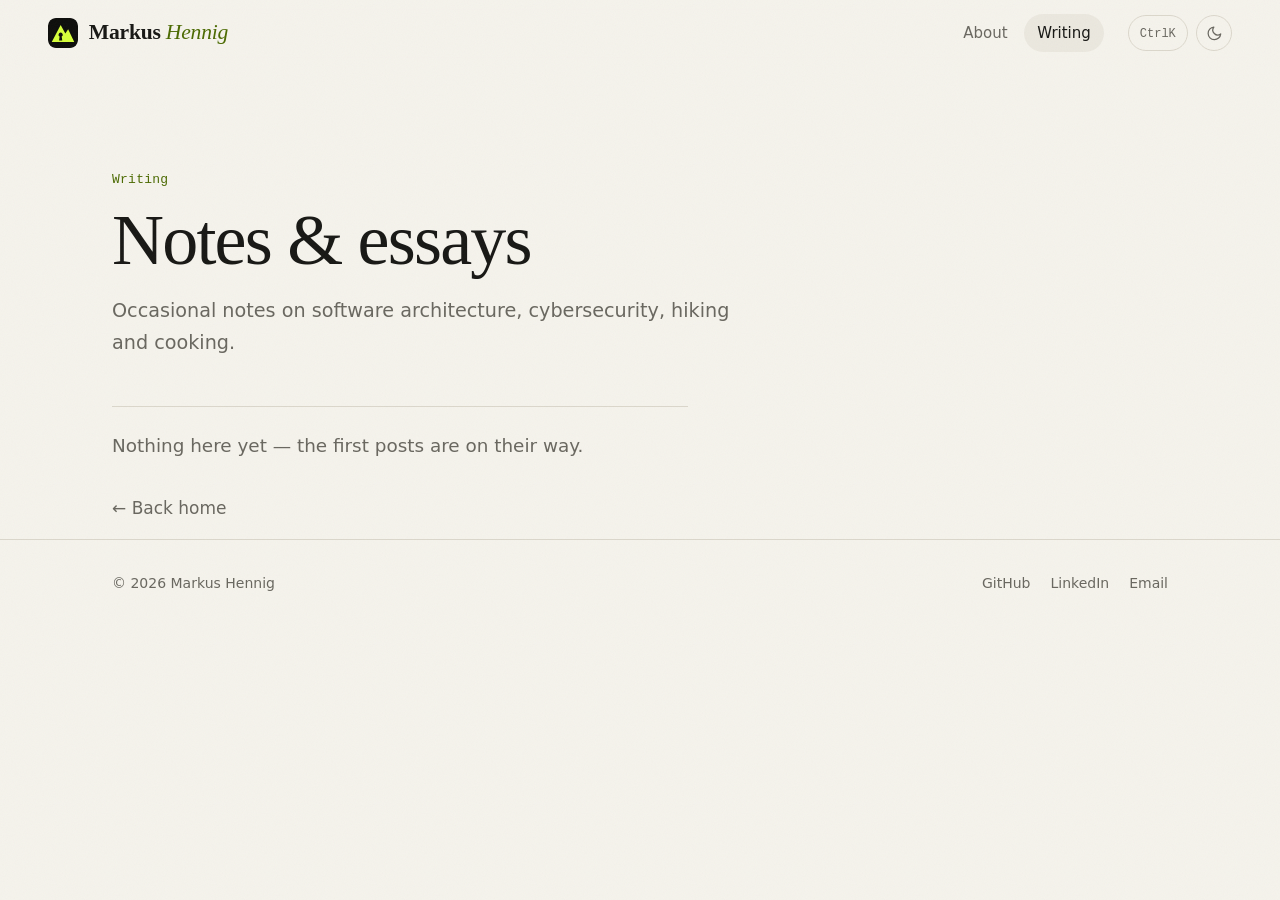
==== blog/index.html @ cbd978a8 "Add files via upload" ====
<!doctype html>
<html lang="en" data-root="../">
<head>
  <meta charset="utf-8">
  <meta name="viewport" content="width=device-width, initial-scale=1">
  <meta http-equiv="Content-Security-Policy" content="default-src 'self'; img-src 'self' data:; script-src 'self'; style-src 'self'; base-uri 'self'; form-action 'none'">
  <title>Writing — Markus Hennig</title>
  <meta name="description" content="Occasional notes on software architecture, cybersecurity, hiking and cooking by Markus Hennig.">
  <meta name="theme-color" content="#0d0d0b">
  <link rel="icon" href="../favicon.svg" type="image/svg+xml">
  <link rel="icon" href="../favicon.ico" sizes="48x48">
  <link rel="apple-touch-icon" href="../apple-touch-icon.png">
  <link rel="stylesheet" href="../assets/css/style.css">
  <script src="../assets/js/theme.js"></script>
  <script src="../assets/js/main.js" defer></script>
</head>
<body>
  <a class="skip" href="#main">Skip to content</a>

  <header class="site-header">
    <a class="logo" href="../" aria-label="Markus Hennig — home"><img class="logo-mark" src="../favicon.svg" alt="" width="30" height="30"><span class="logo-text">Markus <em>Hennig</em></span></a>
    <nav class="nav" aria-label="Main">
      <a href="../#about">About</a>
      <a href="./" aria-current="page">Writing</a>
    </nav>
    <div class="header-actions">
      <button class="kbd-btn" type="button" data-palette-open aria-label="Open command menu">
        <span class="kbd-keys"><kbd class="kbd-mod">⌘</kbd><kbd>K</kbd></span>
        <span class="kbd-label">Menu</span>
      </button>
      <button class="icon-btn" type="button" data-theme-toggle aria-label="Toggle color theme">
        <svg class="icon-sun" viewBox="0 0 24 24" fill="none" stroke="currentColor" stroke-width="1.8" stroke-linecap="round" aria-hidden="true"><circle cx="12" cy="12" r="4"/><path d="M12 2v2M12 20v2M4.9 4.9l1.4 1.4M17.7 17.7l1.4 1.4M2 12h2M20 12h2M4.9 19.1l1.4-1.4M17.7 6.3l1.4-1.4"/></svg>
        <svg class="icon-moon" viewBox="0 0 24 24" fill="none" stroke="currentColor" stroke-width="1.8" stroke-linecap="round" stroke-linejoin="round" aria-hidden="true"><path d="M21 12.8A9 9 0 1 1 11.2 3a7 7 0 0 0 9.8 9.8z"/></svg>
      </button>
    </div>
  </header>

  <main id="main" class="wrap">
    <header class="page-head">
      <span class="mono reveal">Writing</span>
      <h1 class="page-title reveal">Notes &amp; essays</h1>
      <p class="page-lead reveal">Occasional notes on software architecture, cybersecurity, hiking and cooking.</p>
    </header>

    <p class="empty-state reveal">Nothing here yet — the first posts are on their way.</p>
    <p class="section-foot"><a class="link-arrow" href="../">← Back home</a></p>
  </main>

  <footer class="site-footer">
    <div class="wrap">
      <p>© <span data-year>2026</span> Markus Hennig</p>
      <ul class="footer-links">
        <li><a href="https://github.com/mahennig" target="_blank" rel="noopener noreferrer">GitHub</a></li>
        <li><a href="https://www.linkedin.com/in/markus-hennig-80b301139" target="_blank" rel="noopener noreferrer">LinkedIn</a></li>
        <li><a href="mailto:mail@markushennig.com">Email</a></li>
      </ul>
    </div>
  </footer>
</body>
</html>
---- assets/css/style.css ----
/* ---------- Tokens ---------- */
:root {
  --font-sans: ui-sans-serif, system-ui, -apple-system, "Segoe UI", Roboto, "Helvetica Neue", Arial, sans-serif;
  --font-serif: "Iowan Old Style", "Palatino Linotype", Palatino, "Book Antiqua", Georgia, ui-serif, serif;
  --font-mono: ui-monospace, "SF Mono", SFMono-Regular, Menlo, Consolas, "Liberation Mono", monospace;
  --maxw: 72rem;
  --pad: clamp(1.25rem, 4vw, 3rem);
  --radius: 14px;
  --ease: cubic-bezier(.2, .7, .2, 1);
}

:root,
[data-theme="dark"] {
  --bg: #0d0d0b;
  --bg-2: #161613;
  --fg: #edebe4;
  --muted: #8c8a82;
  --line: #26251f;
  --dot: #34332c;
  --accent: #d7ff3a;
  --accent-ink: #d7ff3a;
  --on-accent: #0d0d0b;
  color-scheme: dark;
}

[data-theme="light"] {
  --bg: #f5f3ec;
  --bg-2: #ebe8df;
  --fg: #171714;
  --muted: #69675f;
  --line: #dbd7cb;
  --dot: #cdc9bb;
  --accent: #d7ff3a;
  --accent-ink: #4b6a00;
  --on-accent: #171714;
  color-scheme: light;
}

/* ---------- Base ---------- */
*, *::before, *::after { box-sizing: border-box; }

html {
  -webkit-text-size-adjust: 100%;
  scroll-behavior: smooth;
  scroll-padding-top: 5rem;
}

body {
  margin: 0;
  background: var(--bg);
  color: var(--fg);
  font: 400 1.0625rem/1.65 var(--font-sans);
  -webkit-font-smoothing: antialiased;
  text-rendering: optimizeLegibility;
  transition: background-color .3s, color .3s;
}

/* Subtle film grain */
body::after {
  content: "";
  position: fixed;
  inset: 0;
  z-index: 200;
  pointer-events: none;
  opacity: .04;
  background-image: url("data:image/svg+xml,%3Csvg xmlns='http://www.w3.org/2000/svg' width='160' height='160'%3E%3Cfilter id='n'%3E%3CfeTurbulence type='fractalNoise' baseFrequency='.9' numOctaves='3' stitchTiles='stitch'/%3E%3C/filter%3E%3Crect width='100%25' height='100%25' filter='url(%23n)'/%3E%3C/svg%3E");
}

::selection { background: var(--accent); color: var(--on-accent); }

a { color: inherit; }
img, svg { display: block; max-width: 100%; }
h1, h2, h3 { text-wrap: balance; }
p { text-wrap: pretty; }

:focus-visible {
  outline: 2px solid var(--accent-ink);
  outline-offset: 3px;
  border-radius: 6px;
}

.mono {
  font-family: var(--font-mono);
  font-size: .8125rem;
  letter-spacing: .02em;
}

.wrap {
  max-width: var(--maxw);
  margin: 0 auto;
  padding: 0 var(--pad);
}

.skip {
  position: absolute;
  left: 1rem;
  top: -4rem;
  z-index: 300;
  padding: .6rem 1rem;
  border-radius: 999px;
  background: var(--fg);
  color: var(--bg);
  text-decoration: none;
}
.skip:focus { top: 1rem; }

/* ---------- Header ---------- */
.site-header {
  position: sticky;
  top: 0;
  z-index: 50;
  display: flex;
  align-items: center;
  gap: 1.5rem;
  padding: .9rem var(--pad);
  background: color-mix(in srgb, var(--bg) 78%, transparent);
  -webkit-backdrop-filter: blur(14px);
  backdrop-filter: blur(14px);
  border-bottom: 1px solid transparent;
  transition: border-color .3s, background-color .3s;
}
.site-header.scrolled { border-bottom-color: var(--line); }

.logo {
  display: inline-flex;
  align-items: center;
  gap: .65rem;
  font-family: var(--font-serif);
  font-size: 1.35rem;
  font-weight: 700;
  letter-spacing: -.01em;
  line-height: 1;
  text-decoration: none;
  white-space: nowrap;
}
.logo-mark {
  width: 1.9rem;
  height: 1.9rem;
  border-radius: 8px;
  transition: transform .4s var(--ease);
}
.logo:hover .logo-mark { transform: rotate(-8deg) scale(1.06); }
.logo-text em {
  font-weight: 400;
  font-style: italic;
  color: var(--accent-ink);
}

.nav {
  display: flex;
  gap: .25rem;
  margin-left: auto;
}
.nav a {
  padding: .4rem .8rem;
  border-radius: 999px;
  color: var(--muted);
  font-size: .9375rem;
  text-decoration: none;
  transition: color .2s, background-color .2s;
}
.nav a:hover,
.nav a[aria-current="page"] {
  color: var(--fg);
  background: var(--bg-2);
}

.header-actions {
  display: flex;
  align-items: center;
  gap: .5rem;
}

.kbd-btn,
.icon-btn {
  display: inline-flex;
  align-items: center;
  justify-content: center;
  gap: .2rem;
  height: 2.25rem;
  padding: 0 .7rem;
  border: 1px solid var(--line);
  border-radius: 999px;
  background: transparent;
  color: var(--muted);
  font: inherit;
  font-size: .875rem;
  cursor: pointer;
  transition: color .2s, border-color .2s, background-color .2s;
}
.kbd-btn:hover,
.icon-btn:hover {
  color: var(--fg);
  border-color: var(--muted);
}
.icon-btn { width: 2.25rem; padding: 0; }
.icon-btn svg { width: 1.05rem; height: 1.05rem; }

kbd {
  font-family: var(--font-mono);
  font-size: .75rem;
}
.kbd-label { display: none; }

[data-theme="dark"] .icon-moon,
[data-theme="light"] .icon-sun { display: none; }

/* ---------- Buttons ---------- */
.btn {
  display: inline-flex;
  align-items: center;
  gap: .5rem;
  height: 2.9rem;
  padding: 0 1.2rem;
  border: 1px solid var(--line);
  border-radius: 999px;
  background: var(--bg);
  color: var(--fg);
  font: inherit;
  font-size: .9375rem;
  text-decoration: none;
  cursor: pointer;
  transition: transform .25s var(--ease), border-color .2s, background-color .2s, color .2s;
}
.btn:hover { border-color: var(--fg); transform: translateY(-2px); }
.btn .arrow { transition: transform .25s var(--ease); }
.btn:hover .arrow { transform: translate(2px, -2px); }

.btn-primary {
  background: var(--fg);
  border-color: var(--fg);
  color: var(--bg);
}
.btn-primary:hover {
  background: var(--accent);
  border-color: var(--accent);
  color: var(--on-accent);
}

.link-arrow {
  display: inline-flex;
  gap: .4rem;
  color: var(--muted);
  text-decoration: none;
  transition: color .2s;
}
.link-arrow:hover { color: var(--fg); }
.link-arrow span { transition: transform .25s var(--ease); }
.link-arrow:hover span { transform: translateX(3px); }

/* ---------- Hero ---------- */
.hero {
  position: relative;
  display: flex;
  align-items: center;
  min-height: calc(100svh - 4.1rem);
  overflow: hidden;
}

.hero-canvas {
  position: absolute;
  inset: 0;
  width: 100%;
  height: 100%;
  -webkit-mask-image: radial-gradient(ellipse 85% 75% at 65% 40%, #000 25%, transparent 75%);
  mask-image: radial-gradient(ellipse 85% 75% at 65% 40%, #000 25%, transparent 75%);
}

.hero-inner {
  position: relative;
  width: 100%;
  padding-block: 3rem 7rem;
}

.hero-grid {
  display: grid;
  grid-template-columns: minmax(0, 1fr) auto;
  gap: clamp(2rem, 6vw, 5rem);
  align-items: center;
}

.portrait {
  position: relative;
  width: clamp(14rem, 24vw, 20rem);
  margin: 0;
}
.portrait[hidden] { display: none; }
.portrait::before {
  content: "";
  position: absolute;
  inset: 0;
  border: 1px solid var(--accent-ink);
  border-radius: 24px;
  transform: translate(14px, 14px);
  transition: transform .5s var(--ease);
}
.portrait img {
  position: relative;
  width: 100%;
  height: auto;
  aspect-ratio: 2 / 3;
  object-fit: cover;
  border-radius: 24px;
  background: var(--bg-2);
}
.portrait:hover::before { transform: translate(8px, 8px); }

.eyebrow {
  display: inline-flex;
  align-items: center;
  gap: .6rem;
  margin: 0 0 2rem;
  padding: .35rem .85rem .35rem .7rem;
  border: 1px solid var(--line);
  border-radius: 999px;
  background: color-mix(in srgb, var(--bg) 70%, transparent);
  color: var(--muted);
  white-space: nowrap;
}

.pulse {
  width: .5rem;
  height: .5rem;
  border-radius: 50%;
  background: var(--accent);
  box-shadow: 0 0 0 0 color-mix(in srgb, var(--accent) 60%, transparent);
  animation: pulse 2.4s infinite;
}
@keyframes pulse {
  70% { box-shadow: 0 0 0 .5rem transparent; }
  100% { box-shadow: 0 0 0 0 transparent; }
}

.hero-title {
  max-width: 17ch;
  margin: 0 0 2rem;
  font-family: var(--font-serif);
  font-size: clamp(2.7rem, 7.2vw, 6rem);
  font-weight: 400;
  line-height: 1.02;
  letter-spacing: -.028em;
}
.hero-title em {
  font-style: italic;
  color: var(--accent-ink);
}

.rotator {
  display: inline-block;
  position: relative;
  transition: opacity .3s var(--ease), transform .3s var(--ease), filter .3s;
}
.rotator::after {
  content: "";
  position: absolute;
  left: 0;
  right: 0;
  bottom: .04em;
  height: .07em;
  border-radius: 2px;
  background: var(--accent);
}
.rotator.out {
  opacity: 0;
  transform: translateY(.2em);
  filter: blur(6px);
}

.hero-lead {
  max-width: 38rem;
  margin: 0 0 2.5rem;
  color: var(--muted);
  font-size: clamp(1.1rem, 1.6vw, 1.3rem);
}
.hero-lead strong { color: var(--fg); font-weight: 500; }

.cta-row {
  display: flex;
  flex-wrap: wrap;
  gap: .6rem;
  margin: 0;
  padding: 0;
  list-style: none;
}

.scroll-cue {
  position: absolute;
  left: var(--pad);
  bottom: 2rem;
  display: flex;
  align-items: center;
  gap: .75rem;
  color: var(--muted);
}
.scroll-cue::before {
  content: "";
  width: 2.5rem;
  height: 1px;
  background: linear-gradient(90deg, var(--muted) 50%, transparent 50%) 0 0 / 200% 100%;
  animation: cue 2s var(--ease) infinite;
}
@keyframes cue {
  from { background-position: 100% 0; }
  to { background-position: -100% 0; }
}

/* ---------- Sections ---------- */
.section {
  padding-block: clamp(4.5rem, 10vw, 8rem);
  border-top: 1px solid var(--line);
}

.section-head {
  display: flex;
  align-items: baseline;
  gap: 1rem;
  margin-bottom: clamp(2rem, 5vw, 3.5rem);
}
.section-head .mono { color: var(--accent-ink); }
.section-head h2 {
  margin: 0;
  font-family: var(--font-serif);
  font-size: clamp(2rem, 4.5vw, 3.25rem);
  font-weight: 400;
  line-height: 1.1;
  letter-spacing: -.02em;
}

.section-foot { margin-top: 2rem; }

/* About */
.about-grid {
  display: grid;
  grid-template-columns: 1.4fr 1fr;
  gap: clamp(2rem, 6vw, 5rem);
  align-items: start;
}
.about-text p {
  margin: 0 0 1.25rem;
  color: var(--muted);
}
.about-text p:first-child {
  color: var(--fg);
  font-size: clamp(1.3rem, 2.1vw, 1.65rem);
  line-height: 1.45;
}
.about-text strong { color: var(--fg); font-weight: 500; }

.card {
  padding: 1.6rem;
  border: 1px solid var(--line);
  border-radius: var(--radius);
  background: var(--bg-2);
}
.card h3 {
  margin: 0 0 1rem;
  color: var(--muted);
  font-size: .75rem;
  font-weight: 400;
  letter-spacing: .1em;
  text-transform: uppercase;
}

.tags {
  display: flex;
  flex-wrap: wrap;
  gap: .4rem;
  margin: 0 0 2rem;
  padding: 0;
  list-style: none;
}
.tags li {
  padding: .3rem .65rem;
  border: 1px solid var(--line);
  border-radius: 999px;
  background: var(--bg);
  font-family: var(--font-mono);
  font-size: .75rem;
}

.now {
  display: grid;
  gap: 1rem;
  margin: 0;
}
.now div {
  display: grid;
  grid-template-columns: 5.5rem 1fr;
  gap: 1rem;
}
.now dt {
  padding-top: .2rem;
  color: var(--muted);
  font-family: var(--font-mono);
  font-size: .75rem;
}
.now dd { margin: 0; font-size: .9375rem; }

/* Posts */
.post-list {
  margin: 0;
  padding: 0;
  list-style: none;
  border-top: 1px solid var(--line);
}
.post-link {
  display: grid;
  grid-template-columns: 8rem 1fr auto;
  gap: 1.5rem;
  align-items: baseline;
  padding: 1.35rem 0;
  border-bottom: 1px solid var(--line);
  text-decoration: none;
}
.post-date,
.post-meta { color: var(--muted); }
.post-title {
  font-size: 1.2rem;
  font-weight: 500;
  text-decoration: underline;
  text-decoration-color: transparent;
  text-decoration-thickness: 2px;
  text-underline-offset: .3em;
  transition: text-decoration-color .25s;
}
.post-link:hover .post-title { text-decoration-color: var(--accent-ink); }

.empty-state {
  max-width: 36rem;
  margin: 0;
  padding-top: 1.5rem;
  border-top: 1px solid var(--line);
  color: var(--muted);
  font-size: 1.15rem;
}

/* ---------- Footer ---------- */
.site-footer {
  padding-block: 2rem;
  border-top: 1px solid var(--line);
  color: var(--muted);
  font-size: .875rem;
}
.site-footer .wrap {
  display: flex;
  flex-wrap: wrap;
  justify-content: space-between;
  gap: 1rem;
}
.site-footer p { margin: 0; }
.footer-links {
  display: flex;
  gap: 1.25rem;
  margin: 0;
  padding: 0;
  list-style: none;
}
.site-footer a {
  color: var(--muted);
  text-decoration: none;
  transition: color .2s;
}
.site-footer a:hover { color: var(--fg); }

/* ---------- Blog / Article ---------- */
.page-head { padding-block: clamp(3rem, 8vw, 6rem) clamp(2rem, 5vw, 3rem); }
.page-head .mono { color: var(--accent-ink); }
.page-title {
  margin: .75rem 0 1rem;
  font-family: var(--font-serif);
  font-size: clamp(2.5rem, 6vw, 4.5rem);
  font-weight: 400;
  line-height: 1.05;
  letter-spacing: -.025em;
}
.page-lead {
  max-width: 40rem;
  margin: 0;
  color: var(--muted);
  font-size: 1.2rem;
}

.article {
  max-width: 44rem;
  margin: 0 auto;
  padding: 0 var(--pad) clamp(4rem, 10vw, 7rem);
}
.article .page-head { padding-bottom: 2.5rem; border-bottom: 1px solid var(--line); margin-bottom: 2.5rem; }
.article-meta {
  display: flex;
  flex-wrap: wrap;
  gap: .4rem 1.25rem;
  color: var(--muted);
}

.prose {
  font-size: 1.125rem;
  line-height: 1.75;
}
.prose > :first-child { margin-top: 0; }
.prose h2 {
  margin: 3rem 0 1rem;
  font-family: var(--font-serif);
  font-size: 1.9rem;
  font-weight: 400;
  line-height: 1.2;
  letter-spacing: -.01em;
}
.prose p,
.prose ul,
.prose ol { margin: 0 0 1.4rem; }
.prose li { margin-bottom: .4rem; }
.prose a {
  text-decoration-color: var(--accent-ink);
  text-decoration-thickness: 1px;
  text-underline-offset: .2em;
}
.prose a:hover { text-decoration-thickness: 2px; }
.prose code {
  padding: .1em .35em;
  border: 1px solid var(--line);
  border-radius: 6px;
  background: var(--bg-2);
  font-family: var(--font-mono);
  font-size: .85em;
}
.prose pre {
  overflow: auto;
  margin: 0 0 1.6rem;
  padding: 1.1rem 1.25rem;
  border: 1px solid var(--line);
  border-radius: var(--radius);
  background: var(--bg-2);
  font-size: .875rem;
  line-height: 1.6;
}
.prose pre code { padding: 0; border: 0; background: none; font-size: inherit; }
.prose blockquote {
  margin: 2.2rem 0;
  padding-left: 1.25rem;
  border-left: 3px solid var(--accent);
  font-family: var(--font-serif);
  font-size: 1.4rem;
  font-style: italic;
  line-height: 1.45;
}

.article-foot {
  display: flex;
  flex-wrap: wrap;
  justify-content: space-between;
  gap: 1rem;
  margin-top: 4rem;
  padding-top: 2rem;
  border-top: 1px solid var(--line);
}

.progress {
  position: fixed;
  top: 0;
  left: 0;
  z-index: 60;
  width: 100%;
  height: 2px;
  background: var(--accent);
  transform: scaleX(0);
  transform-origin: 0 50%;
}

/* 404 */
.not-found {
  display: grid;
  place-content: center;
  min-height: calc(100svh - 10rem);
  text-align: center;
}
.not-found .page-title { font-size: clamp(5rem, 20vw, 12rem); margin: 0; }
.not-found p { margin: 0 0 2rem; color: var(--muted); }
.not-found .btn { justify-self: center; }

/* ---------- Command palette ---------- */
.palette {
  width: min(36rem, calc(100vw - 2rem));
  margin: 14vh auto auto;
  padding: 0;
  border: 1px solid var(--line);
  border-radius: 16px;
  background: var(--bg-2);
  color: var(--fg);
  box-shadow: 0 30px 80px -20px rgb(0 0 0 / .55);
}
.palette[open] { animation: pop .18s var(--ease); }
.palette::backdrop {
  background: rgb(0 0 0 / .45);
  -webkit-backdrop-filter: blur(4px);
  backdrop-filter: blur(4px);
}
@keyframes pop {
  from { opacity: 0; transform: translateY(-8px) scale(.98); }
}

.palette-input {
  width: 100%;
  padding: 1.1rem 1.25rem;
  border: 0;
  border-bottom: 1px solid var(--line);
  background: transparent;
  color: var(--fg);
  font: inherit;
  font-size: 1.0625rem;
  outline: none;
}
.palette-input::placeholder { color: var(--muted); }

.palette-list {
  max-height: min(22rem, 50vh);
  margin: 0;
  padding: .5rem;
  overflow: auto;
  list-style: none;
}
.palette-group {
  padding: .75rem .75rem .35rem;
  color: var(--muted);
  font-family: var(--font-mono);
  font-size: .6875rem;
  letter-spacing: .1em;
  text-transform: uppercase;
}
.palette-item {
  display: flex;
  align-items: center;
  justify-content: space-between;
  padding: .65rem .75rem;
  border-radius: 10px;
  cursor: pointer;
}
.palette-item[aria-selected="true"] {
  background: var(--fg);
  color: var(--bg);
}
.palette-hint {
  font-family: var(--font-mono);
  font-size: .75rem;
  opacity: .6;
}
.palette-empty { padding: 1rem .75rem; color: var(--muted); }
.palette-foot {
  margin: 0;
  padding: .65rem 1.25rem;
  border-top: 1px solid var(--line);
  color: var(--muted);
  font-size: .6875rem;
}

/* ---------- Toast ---------- */
.toast {
  position: fixed;
  left: 50%;
  bottom: 2rem;
  z-index: 100;
  padding: .7rem 1.15rem;
  border-radius: 999px;
  background: var(--fg);
  color: var(--bg);
  font-size: .875rem;
  opacity: 0;
  pointer-events: none;
  transform: translate(-50%, 1rem);
  transition: opacity .25s, transform .25s var(--ease);
}
.toast.show { opacity: 1; transform: translate(-50%, 0); }

/* ---------- Reveal ---------- */
.js .reveal {
  opacity: 0;
  transform: translateY(18px);
  transition: opacity .9s var(--ease), transform .9s var(--ease);
}
.js .reveal.in { opacity: 1; transform: none; }

/* ---------- Responsive ---------- */
@media (hover: none) {
  .kbd-keys { display: none; }
  .kbd-label { display: inline; }
}

@media (max-width: 760px) {
  .about-grid,
  .hero-grid { grid-template-columns: 1fr; }
  .portrait { order: -1; width: 7.5rem; }
  .portrait img { aspect-ratio: 1; border-radius: 50%; object-position: 50% 30%; }
  .portrait::before { display: none; }
  .post-link { grid-template-columns: 1fr; gap: .3rem; }
  .post-meta { display: none; }
  .scroll-cue { display: none; }
}

@media (prefers-reduced-motion: reduce) {
  html { scroll-behavior: auto; }
  *, *::before, *::after {
    animation-duration: .01ms !important;
    animation-iteration-count: 1 !important;
    transition-duration: .01ms !important;
  }
  .js .reveal { opacity: 1; transform: none; }
}
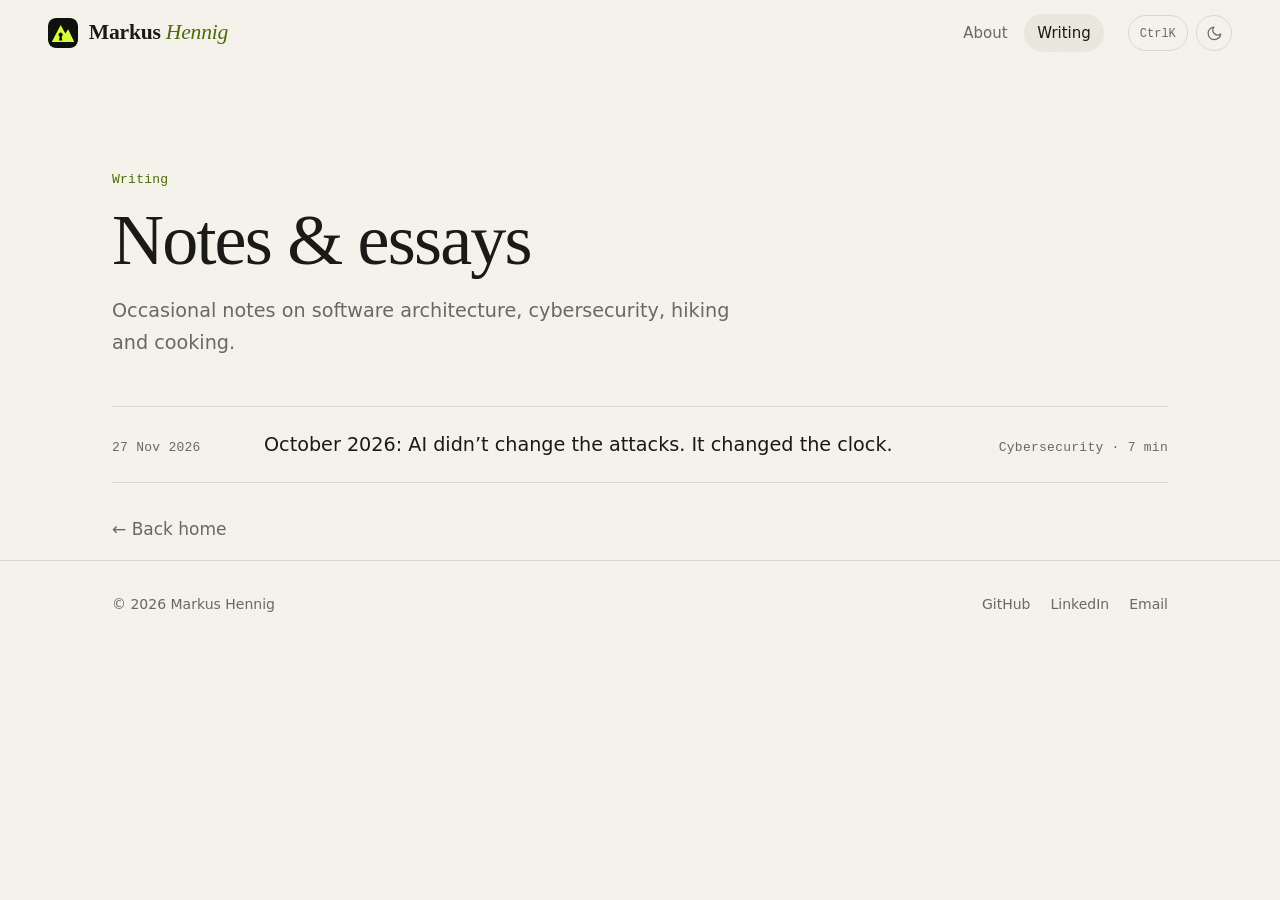
==== commit be45efad: "Add first article: October 2026 AI and the clock Co-Authored-By: Claude Sonnet 5.5 <noreply@anthropi" ====
--- a/blog/index.html
+++ b/blog/index.html
@@ -42,7 +42,15 @@
       <p class="page-lead reveal">Occasional notes on software architecture, cybersecurity, hiking and cooking.</p>
     </header>
 
-    <p class="empty-state reveal">Nothing here yet — the first posts are on their way.</p>
+    <ul class="post-list reveal">
+      <li>
+        <a class="post-link" href="ai-compressed-the-clock-october-2026/">
+          <time class="post-date mono" datetime="2026-11-27">27 Nov 2026</time>
+          <span class="post-title">October 2026: AI didn’t change the attacks. It changed the clock.</span>
+          <span class="post-meta mono">Cybersecurity · 7 min</span>
+        </a>
+      </li>
+    </ul>
     <p class="section-foot"><a class="link-arrow" href="../">← Back home</a></p>
   </main>
 
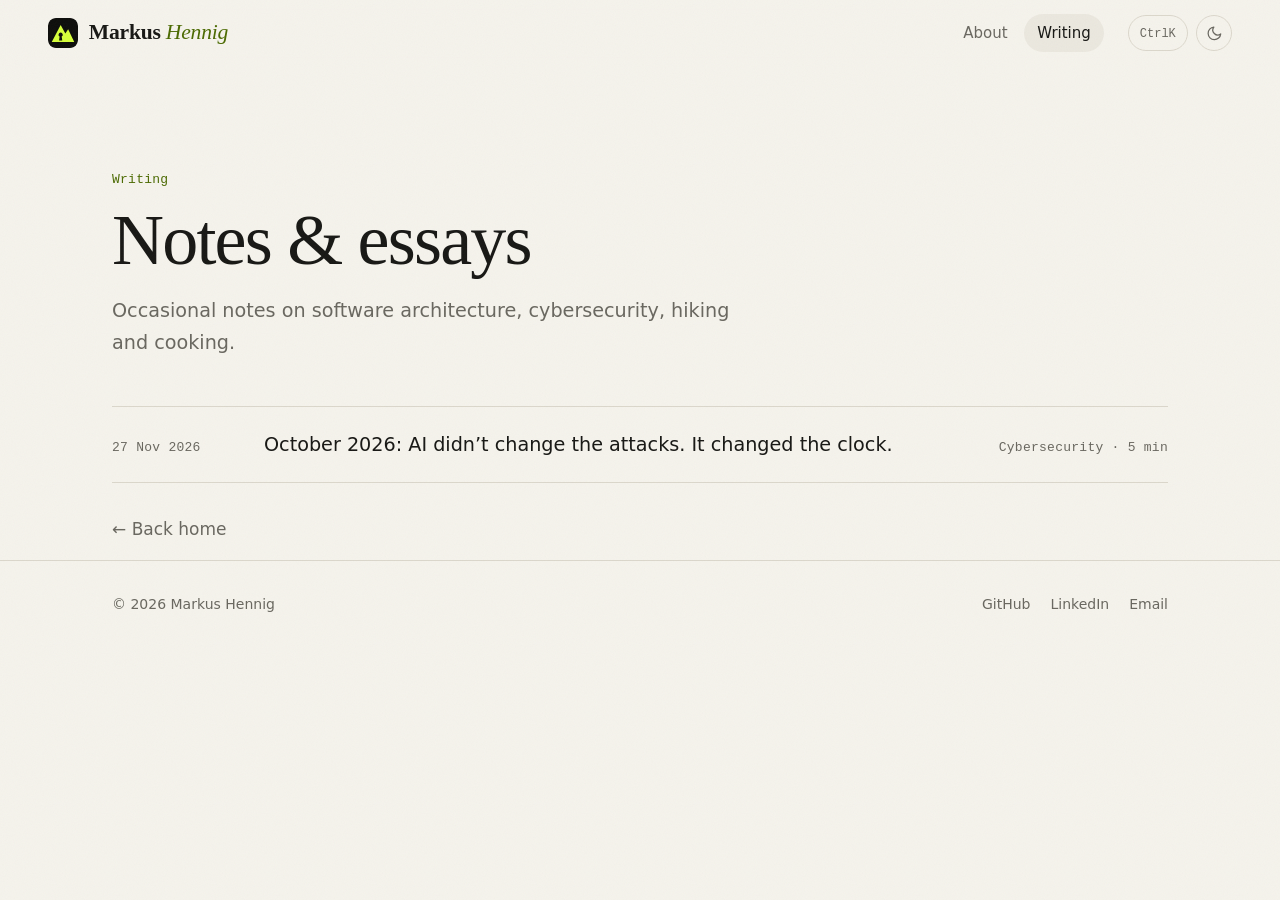
==== commit 5b05aabc: "Expand October article: Node.js, nginx, Java4Shell; sharper tone Co-Authored-By: Claude Sonnet 5.5 <" ====
--- a/blog/index.html
+++ b/blog/index.html
@@ -7,10 +7,20 @@
   <title>Writing — Markus Hennig</title>
   <meta name="description" content="Occasional notes on software architecture, cybersecurity, hiking and cooking by Markus Hennig.">
   <meta name="theme-color" content="#0d0d0b">
+  <link rel="canonical" href="https://markushennig.com/blog/">
+  <link rel="alternate" type="application/atom+xml" title="Markus Hennig — Writing" href="../feed.xml">
+  <meta property="og:type" content="website">
+  <meta property="og:title" content="Writing — Markus Hennig">
+  <meta property="og:description" content="Occasional notes on software architecture, cybersecurity, hiking and cooking by Markus Hennig.">
+  <meta property="og:url" content="https://markushennig.com/blog/">
+  <meta property="og:site_name" content="Markus Hennig">
+  <meta property="og:image" content="https://markushennig.com/assets/img/og.png">
+  <meta name="twitter:card" content="summary_large_image">
   <link rel="icon" href="../favicon.svg" type="image/svg+xml">
   <link rel="icon" href="../favicon.ico" sizes="48x48">
   <link rel="apple-touch-icon" href="../apple-touch-icon.png">
   <link rel="stylesheet" href="../assets/css/style.css">
+  <script type="application/ld+json">{"@context": "https://schema.org", "@type": "Blog", "@id": "https://markushennig.com/blog/#blog", "url": "https://markushennig.com/blog/", "name": "Markus Hennig — Writing", "inLanguage": "en", "author": {"@id": "https://markushennig.com/#me"}, "publisher": {"@id": "https://markushennig.com/#me"}}</script>
   <script src="../assets/js/theme.js"></script>
   <script src="../assets/js/main.js" defer></script>
 </head>
@@ -47,7 +57,7 @@
         <a class="post-link" href="ai-compressed-the-clock-october-2026/">
           <time class="post-date mono" datetime="2026-11-27">27 Nov 2026</time>
           <span class="post-title">October 2026: AI didn’t change the attacks. It changed the clock.</span>
-          <span class="post-meta mono">Cybersecurity · 7 min</span>
+          <span class="post-meta mono">Cybersecurity · 5 min</span>
         </a>
       </li>
     </ul>
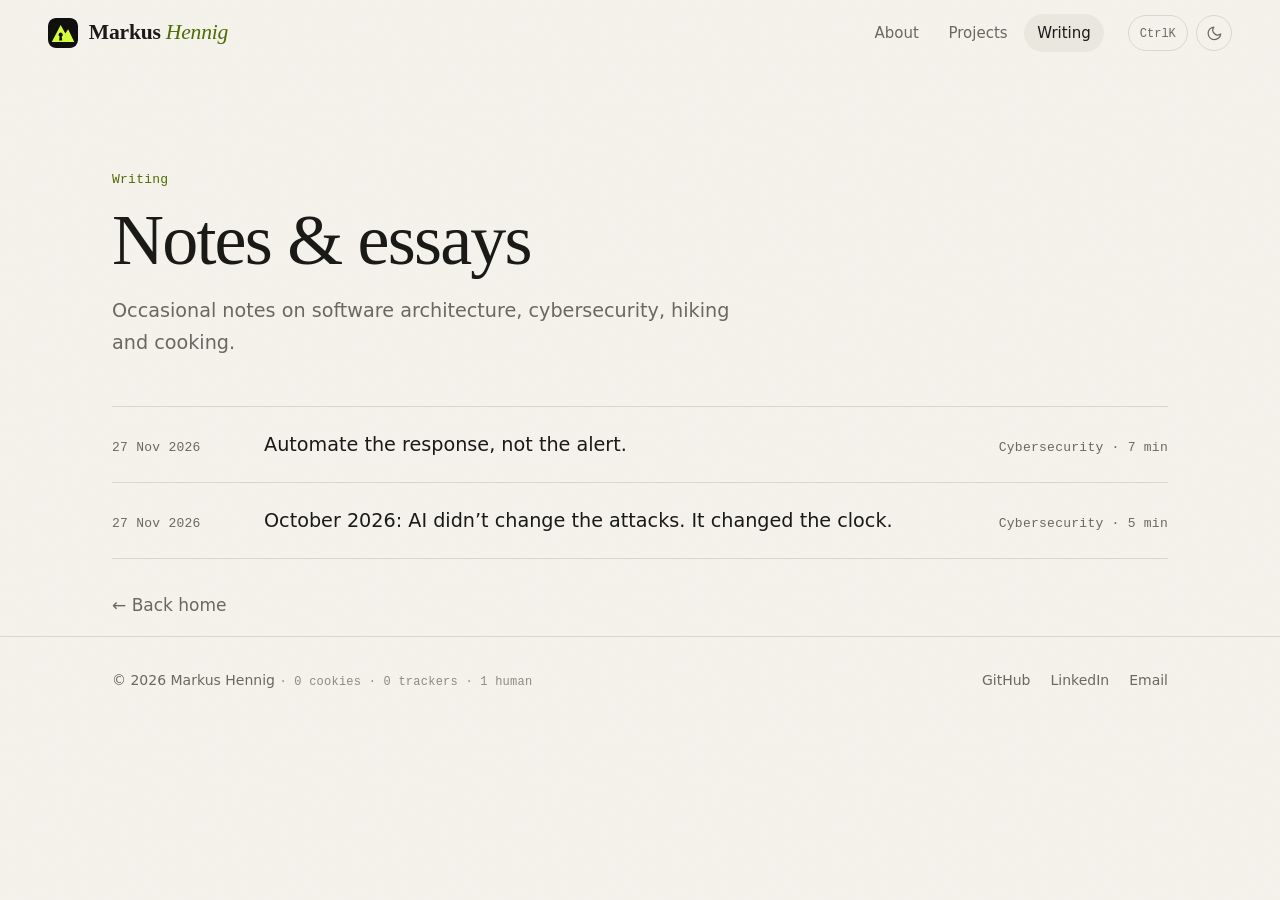
==== commit 17231a90: "Add projects section, automation article, SEO and performance tweaks - New article: "Automate the re" ====
--- a/blog/index.html
+++ b/blog/index.html
@@ -3,24 +3,28 @@
 <head>
   <meta charset="utf-8">
   <meta name="viewport" content="width=device-width, initial-scale=1">
-  <meta http-equiv="Content-Security-Policy" content="default-src 'self'; img-src 'self' data:; script-src 'self'; style-src 'self'; base-uri 'self'; form-action 'none'">
+  <meta http-equiv="Content-Security-Policy" content="default-src 'self'; img-src 'self' data:; script-src 'self' 'inline-speculation-rules'; style-src 'self'; base-uri 'self'; form-action 'none'">
   <title>Writing — Markus Hennig</title>
   <meta name="description" content="Occasional notes on software architecture, cybersecurity, hiking and cooking by Markus Hennig.">
   <meta name="theme-color" content="#0d0d0b">
   <link rel="canonical" href="https://markushennig.com/blog/">
   <link rel="alternate" type="application/atom+xml" title="Markus Hennig — Writing" href="../feed.xml">
+  <meta name="robots" content="index, follow, max-image-preview:large">
   <meta property="og:type" content="website">
+  <meta property="og:locale" content="en_US">
   <meta property="og:title" content="Writing — Markus Hennig">
   <meta property="og:description" content="Occasional notes on software architecture, cybersecurity, hiking and cooking by Markus Hennig.">
   <meta property="og:url" content="https://markushennig.com/blog/">
   <meta property="og:site_name" content="Markus Hennig">
   <meta property="og:image" content="https://markushennig.com/assets/img/og.png">
   <meta name="twitter:card" content="summary_large_image">
+  <meta name="twitter:image" content="https://markushennig.com/assets/img/og.png">
   <link rel="icon" href="../favicon.svg" type="image/svg+xml">
   <link rel="icon" href="../favicon.ico" sizes="48x48">
   <link rel="apple-touch-icon" href="../apple-touch-icon.png">
   <link rel="stylesheet" href="../assets/css/style.css">
-  <script type="application/ld+json">{"@context": "https://schema.org", "@type": "Blog", "@id": "https://markushennig.com/blog/#blog", "url": "https://markushennig.com/blog/", "name": "Markus Hennig — Writing", "inLanguage": "en", "author": {"@id": "https://markushennig.com/#me"}, "publisher": {"@id": "https://markushennig.com/#me"}}</script>
+  <script type="application/ld+json">{"@context": "https://schema.org", "@type": "Blog", "@id": "https://markushennig.com/blog/#blog", "url": "https://markushennig.com/blog/", "name": "Markus Hennig — Writing", "inLanguage": "en", "author": {"@id": "https://markushennig.com/#me"}, "publisher": {"@id": "https://markushennig.com/#me"}, "blogPost": [{"@id": "https://markushennig.com/blog/automate-the-response-not-the-alert/#post"}, {"@id": "https://markushennig.com/blog/ai-compressed-the-clock-october-2026/#post"}]}</script>
+  <script type="speculationrules">{"prefetch": [{"where": {"href_matches": "/*"}, "eagerness": "moderate"}]}</script>
   <script src="../assets/js/theme.js"></script>
   <script src="../assets/js/main.js" defer></script>
 </head>
@@ -31,6 +35,7 @@
     <a class="logo" href="../" aria-label="Markus Hennig — home"><img class="logo-mark" src="../favicon.svg" alt="" width="30" height="30"><span class="logo-text">Markus <em>Hennig</em></span></a>
     <nav class="nav" aria-label="Main">
       <a href="../#about">About</a>
+      <a href="../#projects">Projects</a>
       <a href="./" aria-current="page">Writing</a>
     </nav>
     <div class="header-actions">
@@ -54,6 +59,13 @@
 
     <ul class="post-list reveal">
       <li>
+        <a class="post-link" href="automate-the-response-not-the-alert/">
+          <time class="post-date mono" datetime="2026-11-27">27 Nov 2026</time>
+          <span class="post-title">Automate the response, not the alert.</span>
+          <span class="post-meta mono">Cybersecurity · 7 min</span>
+        </a>
+      </li>
+      <li>
         <a class="post-link" href="ai-compressed-the-clock-october-2026/">
           <time class="post-date mono" datetime="2026-11-27">27 Nov 2026</time>
           <span class="post-title">October 2026: AI didn’t change the attacks. It changed the clock.</span>
@@ -66,7 +78,7 @@
 
   <footer class="site-footer">
     <div class="wrap">
-      <p>© <span data-year>2026</span> Markus Hennig</p>
+      <p>© <span data-year>2026</span> Markus Hennig <span class="footer-note mono">· 0 cookies · 0 trackers · 1 human</span></p>
       <ul class="footer-links">
         <li><a href="https://github.com/mahennig" target="_blank" rel="noopener noreferrer">GitHub</a></li>
         <li><a href="https://www.linkedin.com/in/markus-hennig-80b301139" target="_blank" rel="noopener noreferrer">LinkedIn</a></li>
--- a/assets/css/style.css
+++ b/assets/css/style.css
@@ -534,6 +534,98 @@
   font-size: 1.15rem;
 }
 
+/* Projects */
+.project-grid {
+  display: grid;
+  grid-template-columns: repeat(auto-fit, minmax(min(100%, 19rem), 1fr));
+  gap: 1rem;
+  margin: 0;
+  padding: 0;
+  list-style: none;
+}
+.project { display: flex; }
+.project-link {
+  position: relative;
+  display: flex;
+  flex-direction: column;
+  gap: .85rem;
+  width: 100%;
+  padding: 1.6rem;
+  border: 1px solid var(--line);
+  border-radius: var(--radius);
+  background: var(--bg-2);
+  text-decoration: none;
+  overflow: hidden;
+  transition: border-color .25s, transform .35s var(--ease);
+}
+.project-link::before {
+  content: "";
+  position: absolute;
+  inset: 0 0 auto;
+  height: 2px;
+  background: var(--accent);
+  transform: scaleX(0);
+  transform-origin: 0 50%;
+  transition: transform .45s var(--ease);
+}
+a.project-link:hover { border-color: var(--muted); transform: translateY(-3px); }
+a.project-link:hover::before { transform: scaleX(1); }
+.project-path { color: var(--muted); font-size: .8125rem; }
+.project-path strong { color: var(--accent-ink); font-weight: 400; }
+.project-title {
+  font-family: var(--font-serif);
+  font-size: 1.5rem;
+  line-height: 1.2;
+}
+.project-desc { flex: 1; color: var(--muted); font-size: .9375rem; }
+.project-tags { display: flex; flex-wrap: wrap; gap: .35rem; font-size: .6875rem; }
+.project-tags span {
+  padding: .2rem .55rem;
+  border: 1px solid var(--line);
+  border-radius: 999px;
+  background: var(--bg);
+}
+.project-cta { font-size: .75rem; color: var(--fg); }
+.project-next .project-link { border-style: dashed; background: transparent; }
+.cursor {
+  display: inline-block;
+  width: .55em;
+  height: 1.05em;
+  margin-left: .15em;
+  vertical-align: text-bottom;
+  background: var(--accent);
+  animation: blink 1.1s steps(1) infinite;
+}
+@keyframes blink { 50% { opacity: 0; } }
+
+.visually-hidden {
+  position: absolute !important;
+  width: 1px;
+  height: 1px;
+  overflow: hidden;
+  clip: rect(0 0 0 0);
+  white-space: nowrap;
+}
+
+/* Breadcrumbs, related, footer note */
+.breadcrumbs { color: var(--muted); font-size: .75rem; }
+.breadcrumbs a { color: var(--muted); text-decoration: none; }
+.breadcrumbs a:hover { color: var(--fg); }
+.breadcrumbs span { color: var(--accent-ink); }
+.related { margin-top: 4rem; }
+.related h2 {
+  margin: 0 0 .75rem;
+  color: var(--muted);
+  font-size: .75rem;
+  font-weight: 400;
+  letter-spacing: .1em;
+  text-transform: uppercase;
+}
+.related .post-link { border-top: 1px solid var(--line); }
+.related + .article-foot { margin-top: 2rem; }
+.footer-note { font-size: .75rem; opacity: .75; }
+.not-found .mono { color: var(--accent-ink); }
+
 /* ---------- Footer ---------- */
 .site-footer {
   padding-block: 2rem;
@@ -794,6 +886,13 @@
   .post-link { grid-template-columns: 1fr; gap: .3rem; }
   .post-meta { display: none; }
   .scroll-cue { display: none; }
+  .footer-note { display: block; margin-top: .25rem; }
+}
+
+@media (max-width: 520px) {
+  .logo-text { display: none; }
+  .nav { gap: .25rem; }
+  .nav a { padding-inline: .5rem; }
 }
 
 @media (prefers-reduced-motion: reduce) {
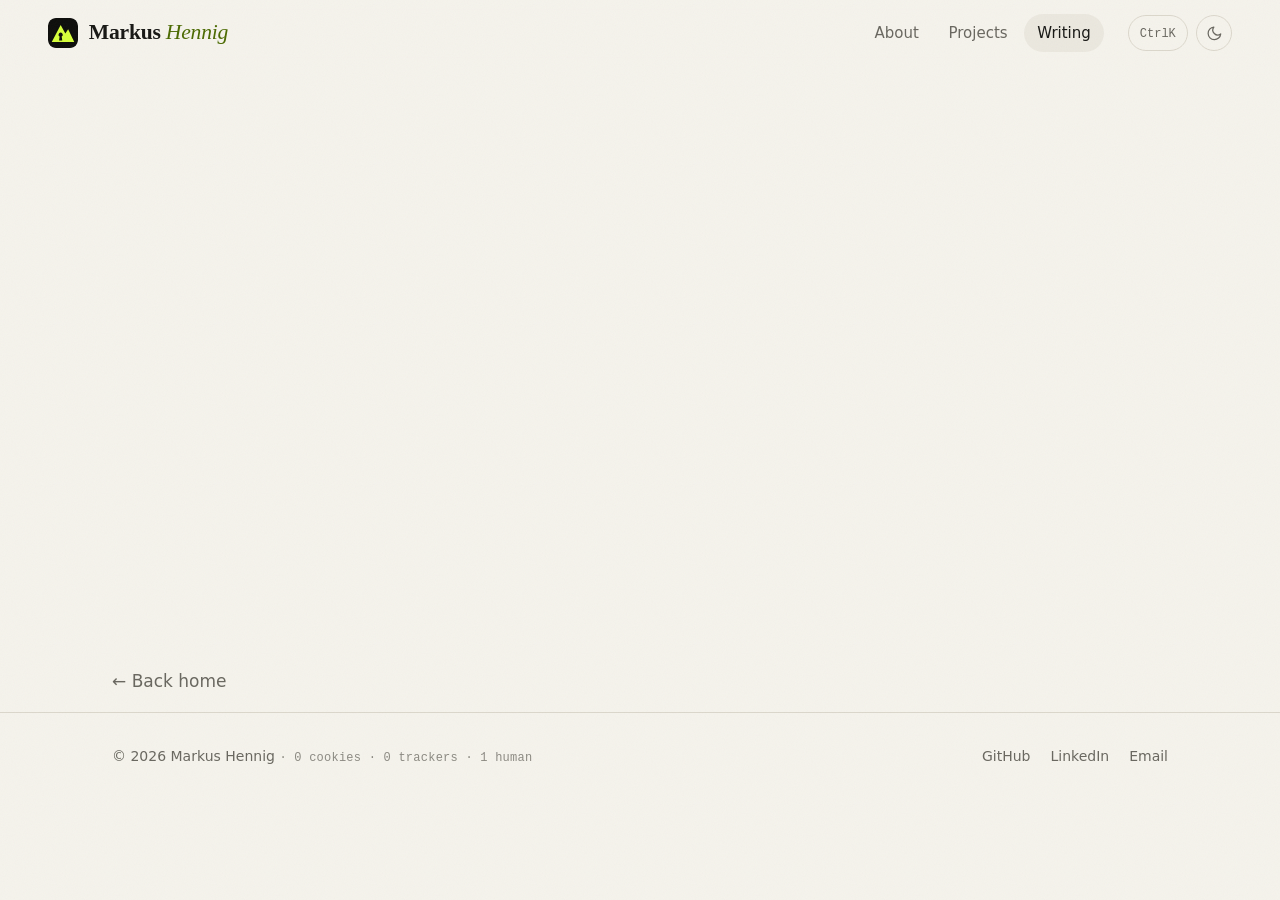
==== commit 33549f0c: "Add article: OPTIMJACK, that third-party script is your code now Co-Authored-By: Claude Sonnet 5.5 <" ====
--- a/blog/index.html
+++ b/blog/index.html
@@ -59,6 +59,13 @@
 
     <ul class="post-list reveal">
       <li>
+        <a class="post-link" href="optimjack-third-party-script-is-your-code/">
+          <time class="post-date mono" datetime="2026-11-28">28 Nov 2026</time>
+          <span class="post-title">OPTIMJACK: that third-party script is your code now.</span>
+          <span class="post-meta mono">Cybersecurity · 5 min</span>
+        </a>
+      </li>
+      <li>
         <a class="post-link" href="automate-the-response-not-the-alert/">
           <time class="post-date mono" datetime="2026-11-27">27 Nov 2026</time>
           <span class="post-title">Automate the response, not the alert.</span>
--- a/assets/css/style.css
+++ b/assets/css/style.css
@@ -578,6 +578,7 @@
   line-height: 1.2;
 }
 .project-desc { flex: 1; color: var(--muted); font-size: .9375rem; }
+.project-desc code { font-family: var(--font-mono); font-size: .85em; }
 .project-tags { display: flex; flex-wrap: wrap; gap: .35rem; font-size: .6875rem; }
 .project-tags span {
   padding: .2rem .55rem;
